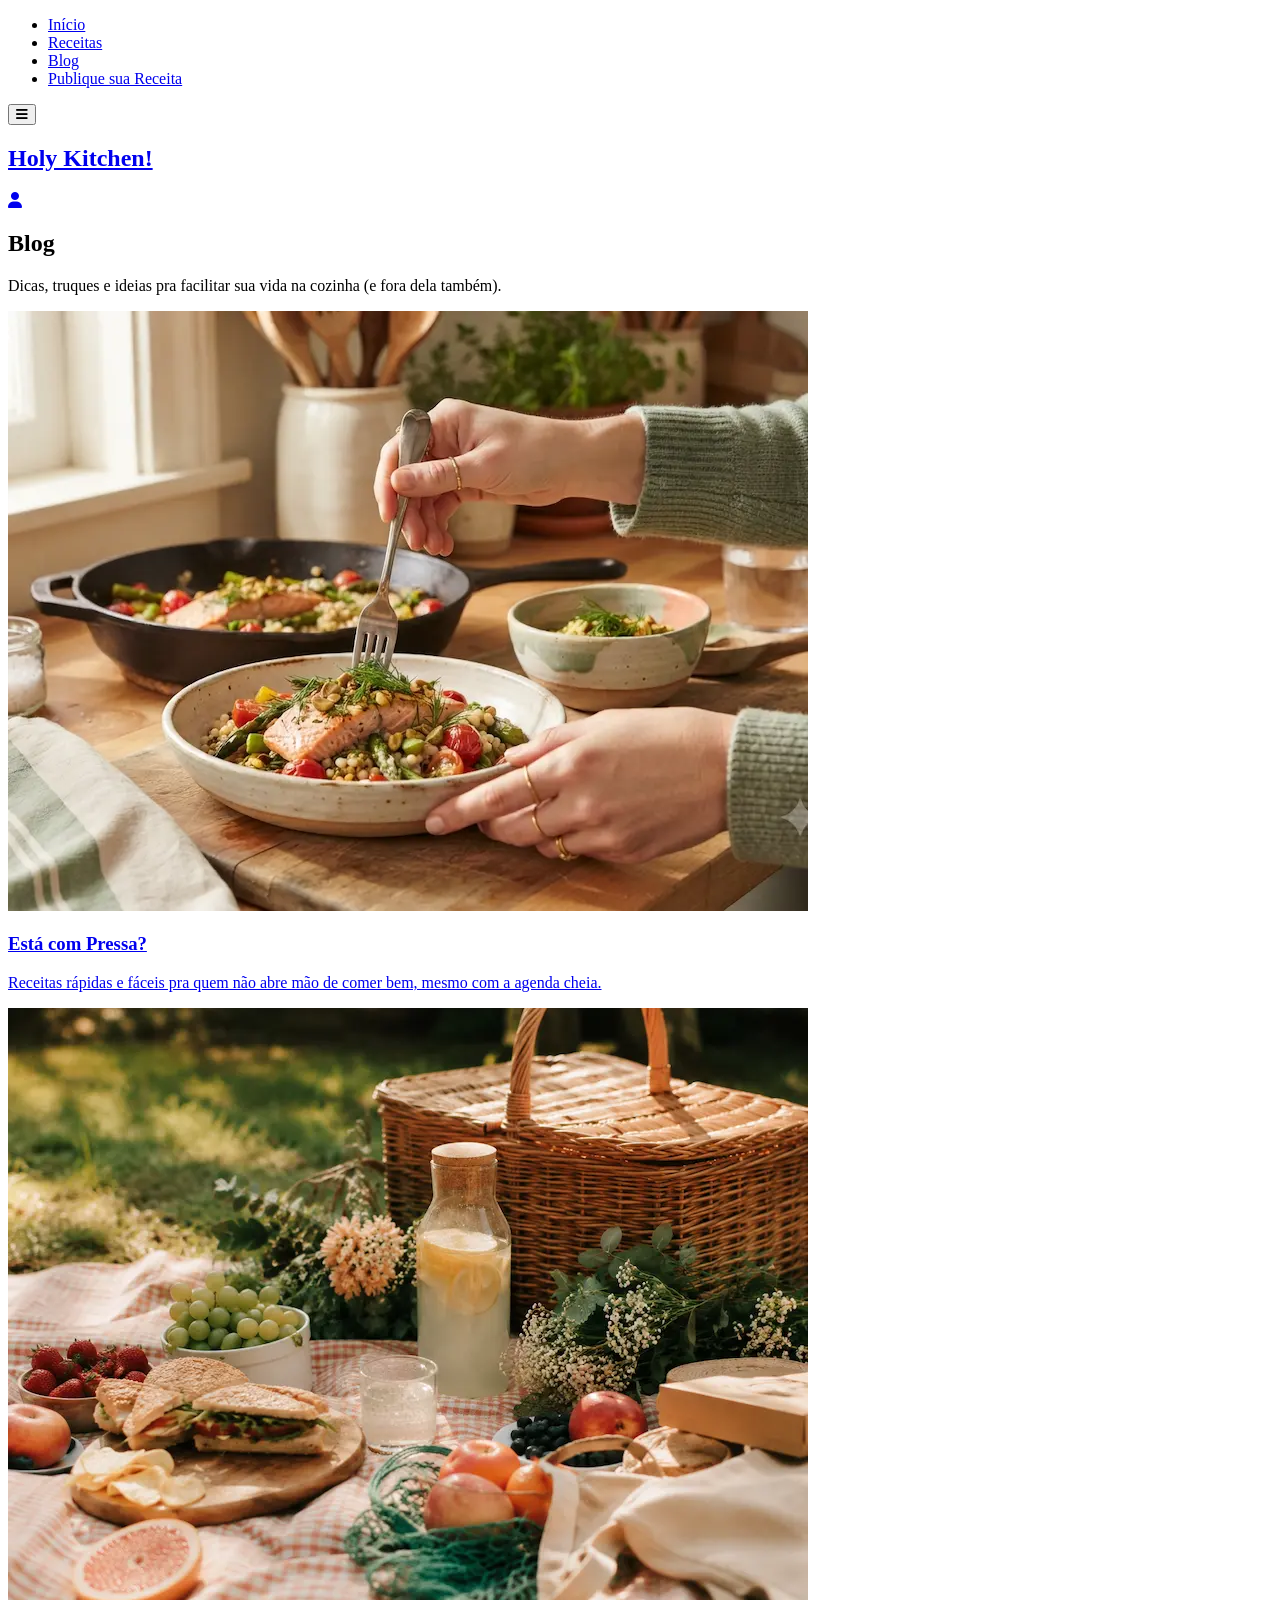
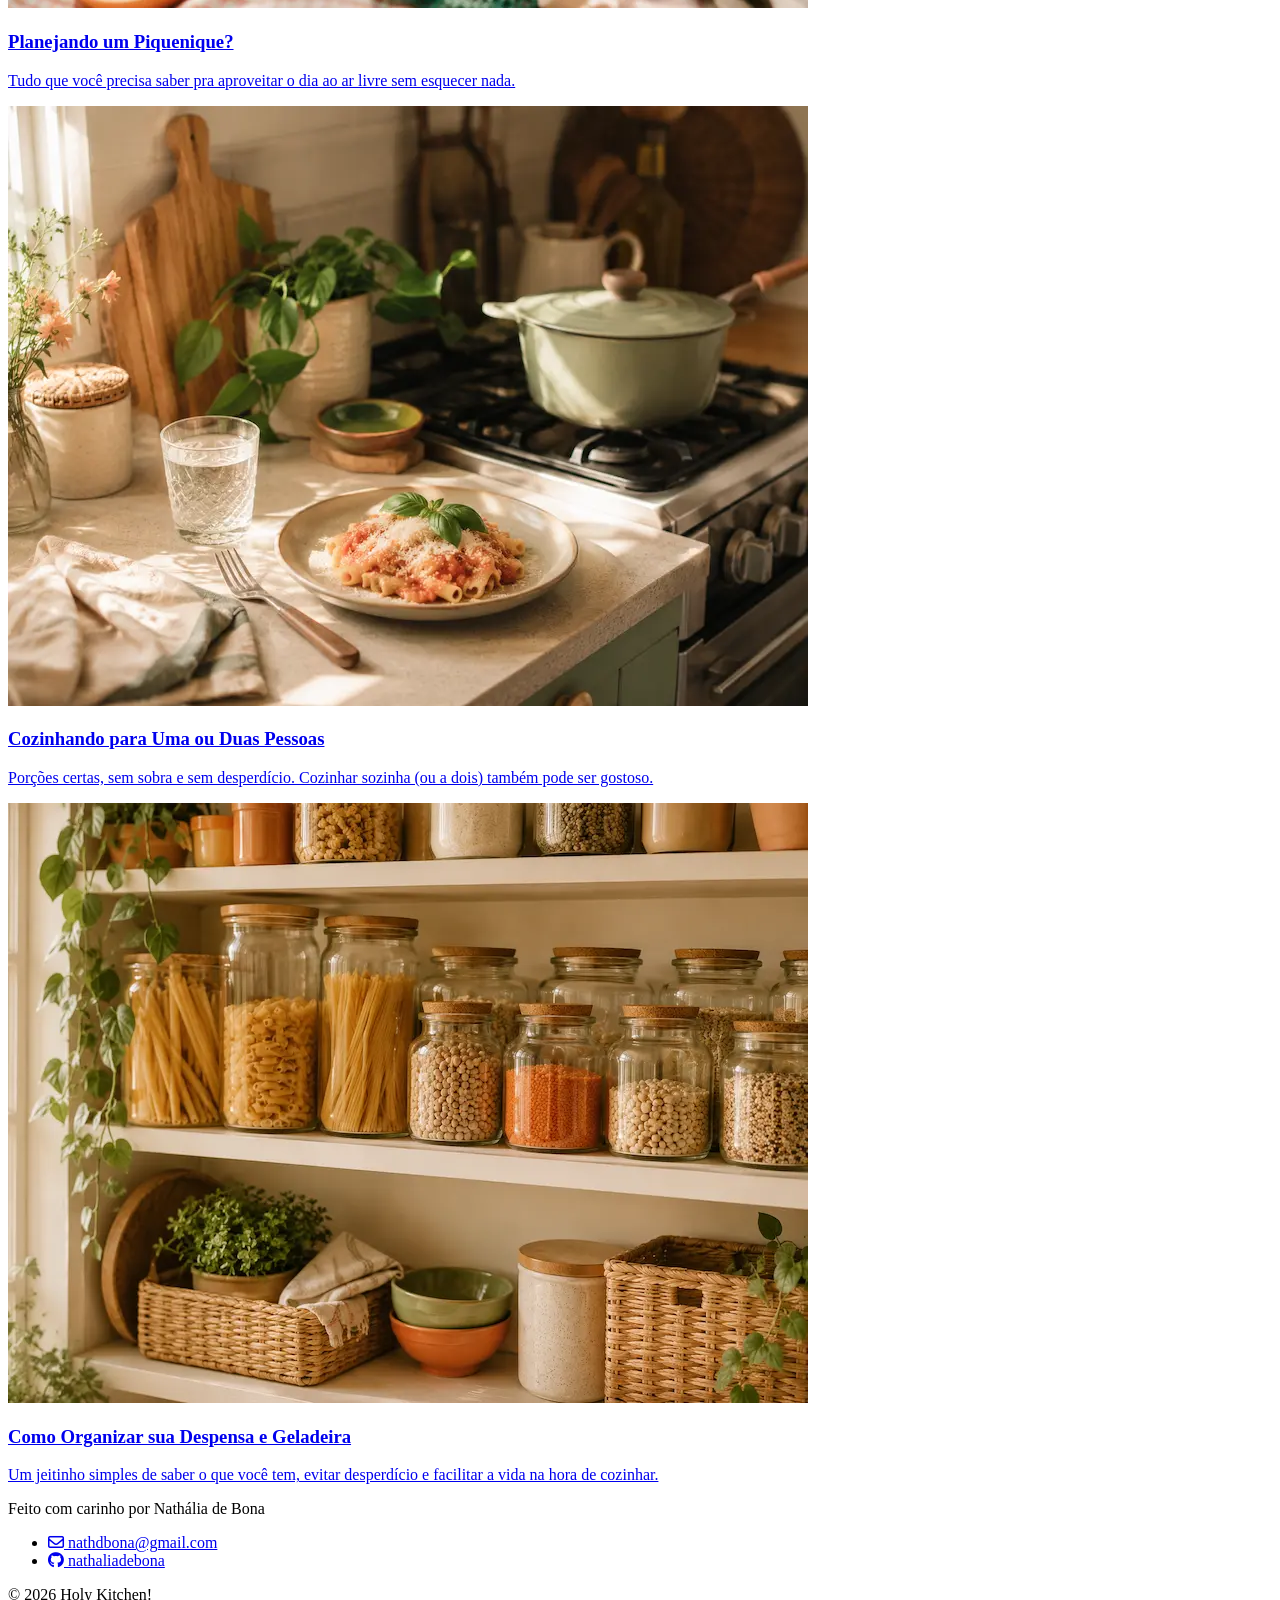
==== blog.html @ 2e8d89c6 "feat: adiciona estrutura HTML do hub de Blog Introdução e grid com os 4 cards de dica" ====
<!DOCTYPE html>
<html lang="pt-br">
<head>
    <meta charset="UTF-8">
    <meta name="viewport" content="width=device-width, initial-scale=1.0">

    <title>Blog</title>

    <link rel="preconnect" href="https://fonts.googleapis.com">
    <link rel="preconnect" href="https://fonts.gstatic.com" crossorigin>
    <link href="https://fonts.googleapis.com/css2?family=Fredoka:wght@300..700&family=Nunito+Sans:ital,opsz,wght@0,6..12,200..1000;1,6..12,200..1000&display=swap" rel="stylesheet">
    <link rel="shortcut icon" href="imagens/favicon.ico" type="image/x-icon">

    <link rel="stylesheet" href="https://cdnjs.cloudflare.com/ajax/libs/font-awesome/6.5.0/css/all.min.css">

    <link rel="stylesheet" href="estilos/global.css">
    <link rel="stylesheet" href="estilos/blog.css">
</head>

<body>
    <header>
        <nav aria-label="Navegação principal">
            <div id="menu">
                <ul>
                    <li><a href="index.html">Início</a></li>
                    <li><a href="receitas.html">Receitas</a></li>
                    <li><a href="blog.html">Blog</a></li>
                    <li><a href="publique.html">Publique sua Receita</a></li>
                </ul>
                
                <button type="button" aria-label="Menu"><i class="fa-solid fa-bars"></i></button>
            </div>
        
            <h1 id="logo"><a href="index.html">Holy Kitchen!</a></h1>

            <a href="login.html" aria-label="Login" id="usuario"><i class="fa-solid fa-user"></i></a>
        </nav>
    </header>

    <main>
        <section id="blog-intro">
            <h2>Blog</h2>

            <p>Dicas, truques e ideias pra facilitar sua vida na cozinha (e fora dela também).</p>
        </section>

        <section id="blog-grid">
            <article>
                <a href="./blog/pressa.html">
                    <picture>
                        <source media="(max-width: 670px)" srcset="imagens/pressa-card-mobile.webp">
                        <img src="imagens/pressa-card.webp" alt="Receitas rápidas e fáceis">
                    </picture>

                    <h3>Está com Pressa?</h3>

                    <p>Receitas rápidas e fáceis pra quem não abre mão de comer bem, mesmo com a agenda cheia.</p>
                </a>
            </article>

            <article>
                <a href="./blog/piquenique.html">
                    <picture>
                        <source media="(max-width: 670px)" srcset="imagens/piquenique-card-mobile.webp">
                        <img src="imagens/piquenique-card.webp" alt="Piquenique ao ar livre">
                    </picture>

                    <h3>Planejando um Piquenique?</h3>

                    <p>Tudo que você precisa saber pra aproveitar o dia ao ar livre sem esquecer nada.</p>
                </a>
            </article>

            <article>
                <a href="./blog/cozinhar-1-2.html">
                    <picture>
                        <source media="(max-width: 670px)" srcset="imagens/cozinhar-1-2-card-mobile.webp">
                        <img src="imagens/cozinhar-1-2-card.webp" alt="Refeição para uma pessoa">
                    </picture>

                    <h3>Cozinhando para Uma ou Duas Pessoas</h3>

                    <p>Porções certas, sem sobra e sem desperdício. Cozinhar sozinha (ou a dois) também pode ser gostoso.</p>
                </a>
            </article>

            <article>
                <a href="./blog/despensa.html">
                    <picture>
                        <source media="(max-width: 670px)" srcset="imagens/despensa-card-mobile.webp">
                        <img src="imagens/despensa-card.webp" alt="Despensa organizada">
                    </picture>

                    <h3>Como Organizar sua Despensa e Geladeira</h3>

                    <p>Um jeitinho simples de saber o que você tem, evitar desperdício e facilitar a vida na hora de cozinhar.</p>
                </a>
            </article>
        </section>
    </main>

    <footer>
        <p>Feito com carinho por Nathália de Bona</p>

        <ul>
            <li>
                <a href="mailto:nathdbona@gmail.com"><i class="fa-regular fa-envelope"></i> nathdbona@gmail.com</a>
            </li>

            <li>
                <a href="https://github.com/nathaliadebona"><i class="fa-brands fa-github"></i> nathaliadebona</a>
            </li>
        </ul>

        <p>&#169; 2026 Holy Kitchen!</p>
    </footer>

    <script src="scripts/script.js"></script>
</body>
</html>
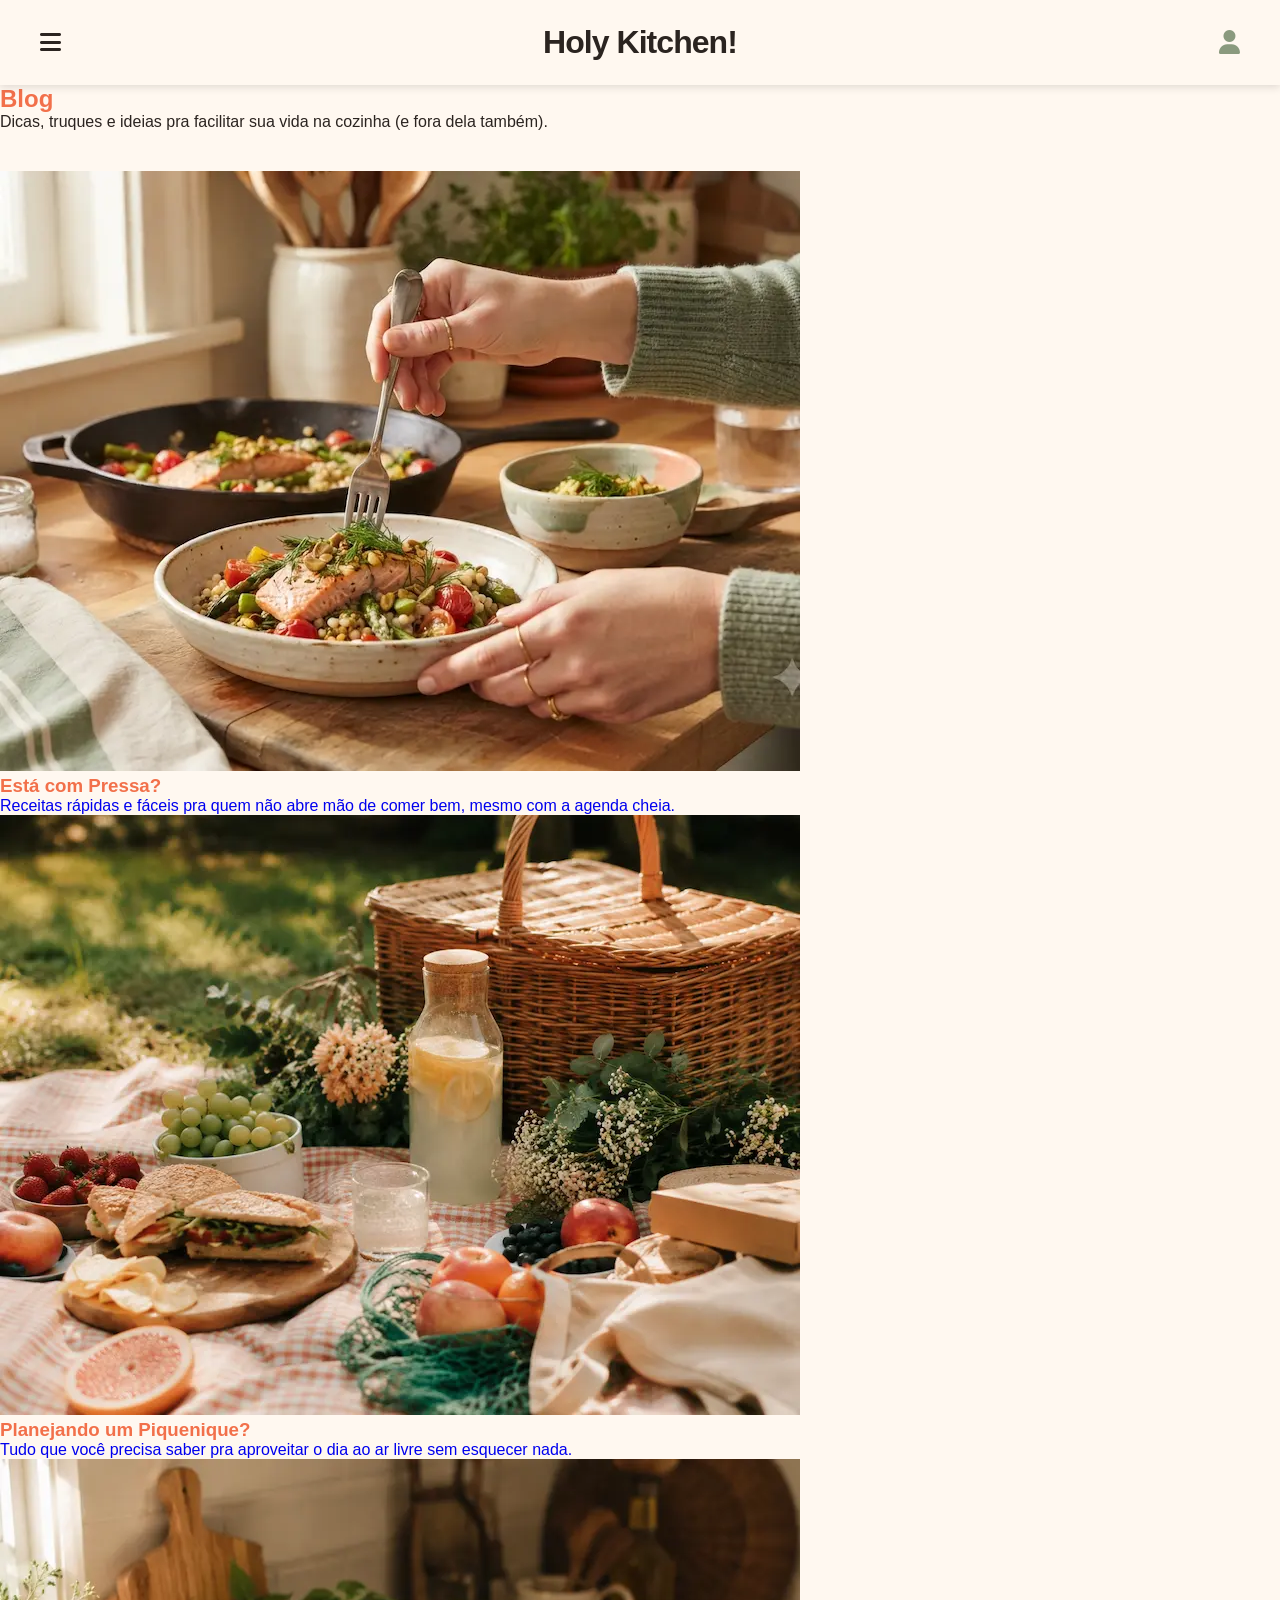
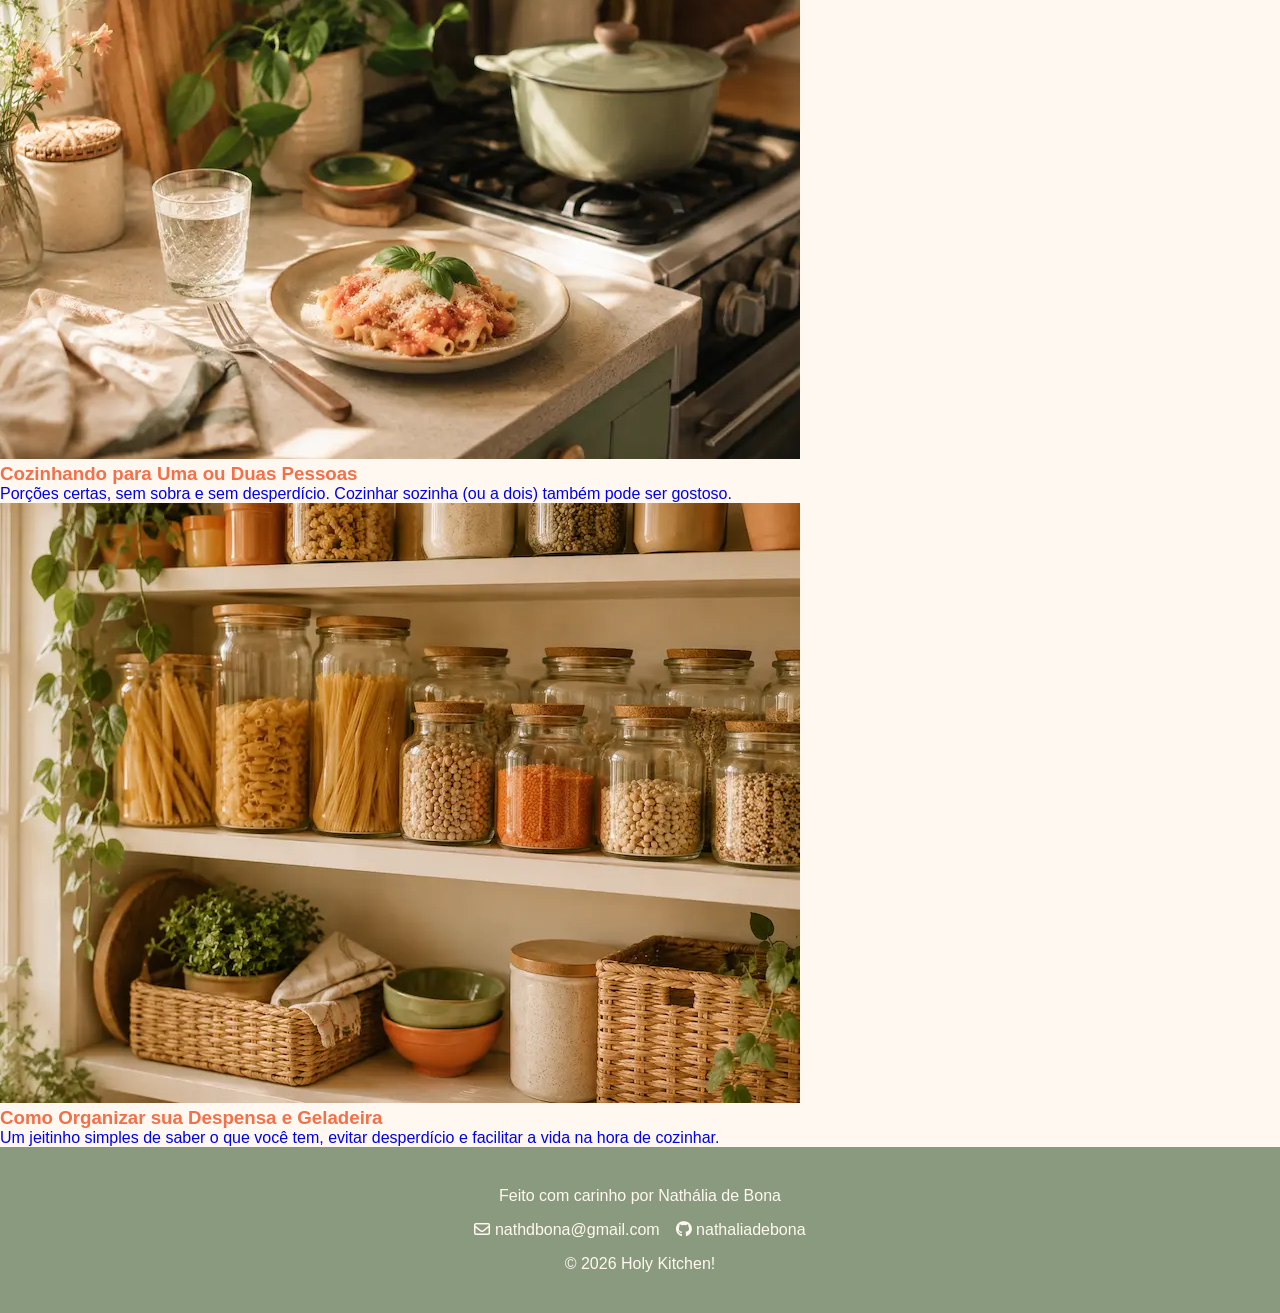
==== commit bf3f876f: "refactor: adiciona classe container e unifica ids em classes reutilizáveis Adiciona class="container" ====
--- a/blog.html
+++ b/blog.html
@@ -8,7 +8,7 @@
 
     <link rel="preconnect" href="https://fonts.googleapis.com">
     <link rel="preconnect" href="https://fonts.gstatic.com" crossorigin>
-    <link href="https://fonts.googleapis.com/css2?family=Fredoka:wght@300..700&family=Nunito+Sans:ital,opsz,wght@0,6..12,200..1000;1,6..12,200..1000&display=swap" rel="stylesheet">
+    <link href="https://fonts.googleapis.com/css2?family=Nunito+Sans:ital,opsz,wght@0,6..12,200..1000;1,6..12,200..1000&family=Poppins:wght@400;600;700&display=swap" rel="stylesheet">
     <link rel="shortcut icon" href="imagens/favicon.ico" type="image/x-icon">
 
     <link rel="stylesheet" href="https://cdnjs.cloudflare.com/ajax/libs/font-awesome/6.5.0/css/all.min.css">
@@ -38,13 +38,13 @@
     </header>
 
     <main>
-        <section id="blog-intro">
+        <section id="blog-intro" class="container">
             <h2>Blog</h2>
 
             <p>Dicas, truques e ideias pra facilitar sua vida na cozinha (e fora dela também).</p>
         </section>
 
-        <section id="blog-grid">
+        <section id="blog-grid" class="container">
             <article>
                 <a href="./blog/pressa.html">
                     <picture>
--- a/estilos/global.css
+++ b/estilos/global.css
@@ -0,0 +1,188 @@
+:root {
+    --cor-fundo: #FFF8F0;
+    --cor-fundo-cards: #FFFDF9;
+    --cor-coral: #F2704A;
+    --cor-coral-hover: #D65A34;
+    --cor-verde-salvia: #8A9A7E;
+    --cor-verde-salvia-hover: #6F7D64;
+    --cor-texto: #2B2420;
+    --cor-sombra: rgba(43, 36, 32, 0.15);
+
+    --fonte-titulo: 'Poppins', sans-serif;
+    --fonte-corpo: 'Nunito Sans', sans-serif;
+
+    --espaco-icone-texto: 0.5rem;
+    --espaco-padrao: 1rem;
+    --espaco-bloco: 1.5rem;
+    --espaco-secao: 2.5rem;
+    --espaco-pagina: 4rem;
+
+    --borda-radius: 1rem;
+    --transicao: 0.3s ease;
+    --largura-maxima: 75rem;
+}
+
+* {
+    margin: 0;
+    padding: 0;
+    box-sizing: border-box;
+}
+
+html {
+    scroll-behavior: smooth;
+}
+
+html, body {
+    overflow-x: hidden;
+}
+
+body {
+    font-family: var(--fonte-corpo);
+    color: var(--cor-texto);
+    background-color: var(--cor-fundo);
+}
+
+main > section + section {
+    margin-top: var(--espaco-secao);
+}
+
+a {
+    text-decoration: none;
+}
+
+h1, h2, h3, h4 {
+    font-family: var(--fonte-titulo);
+    color: var(--cor-coral);
+}
+
+header {
+    position: sticky;
+    top: 0;
+    background-color: var(--cor-fundo);
+    box-shadow: 0 2px 8px var(--cor-sombra);
+}
+
+header nav {
+    display: flex;
+    justify-content: space-between;
+    align-items: center;
+    padding: var(--espaco-bloco) var(--espaco-secao);
+}
+
+#menu {
+    position: relative;
+    display: flex;
+    align-items: center;
+}
+
+#menu ul {
+    display: none;
+    position: absolute;
+    top: 100%;
+    min-width: 160px;
+    list-style: none;
+    background-color: var(--cor-fundo);
+    border-radius: var(--borda-radius);
+    box-shadow: 0 4px 12px var(--cor-sombra);
+}
+
+#menu li a {
+    display: block;
+    padding: var(--espaco-padrao) var(--espaco-bloco);
+    color: var(--cor-texto);
+    font-weight: 500;
+    transition: var(--transicao);
+}
+
+#menu li a:hover {
+    color: var(--cor-coral);
+    background-color: var(--cor-fundo-cards);
+}
+
+#menu button {
+    font-size: 1.5rem;
+    color: var(--cor-texto);
+    background: none;
+    border: none;
+    cursor: pointer;
+    transition: var(--transicao);
+}
+
+#menu button:hover {
+    color: var(--cor-coral);
+}
+
+#logo a {
+    color: var(--cor-texto);
+    font-size: 2rem;
+    letter-spacing: -0.03em;
+}
+
+#usuario {
+    font-size: 1.5rem;
+    color: var(--cor-verde-salvia);
+    transition: var(--transicao);
+}
+
+#usuario:hover {
+    color: var(--cor-verde-salvia-hover);
+}
+
+.botao {
+    display: inline-block;
+    padding: 0.75rem 2rem;
+    font-family: var(--fonte-titulo);
+    font-weight: 600;
+    border: none;
+    border-radius: 50rem;
+    cursor: pointer;
+    transition: var(--transicao);
+}
+
+.botao-principal {
+    background-color: var(--cor-coral);
+    color: var(--cor-fundo);
+    border: 2px solid transparent;
+}
+
+.botao-principal:hover {
+    background-color: var(--cor-coral-hover);
+}
+
+.botao-secundario {
+    background-color: transparent;
+    border: 2px solid var(--cor-coral);
+    color: var(--cor-coral);
+}
+
+.botao-secundario:hover {
+    background-color: var(--cor-coral);
+    color: var(--cor-fundo);
+}
+
+footer {
+    background-color: var(--cor-verde-salvia);
+    padding: var(--espaco-secao);
+    text-align: center;
+}
+
+footer p {
+    color: var(--cor-fundo);
+}
+
+footer ul {
+    display: flex;
+    justify-content: center;
+    gap: var(--espaco-padrao);
+    margin: var(--espaco-padrao);
+    list-style: none;
+}
+
+footer a {
+    color: var(--cor-fundo);
+    transition: var(--transicao);
+}
+
+footer a:hover {
+    text-decoration: underline;
+}
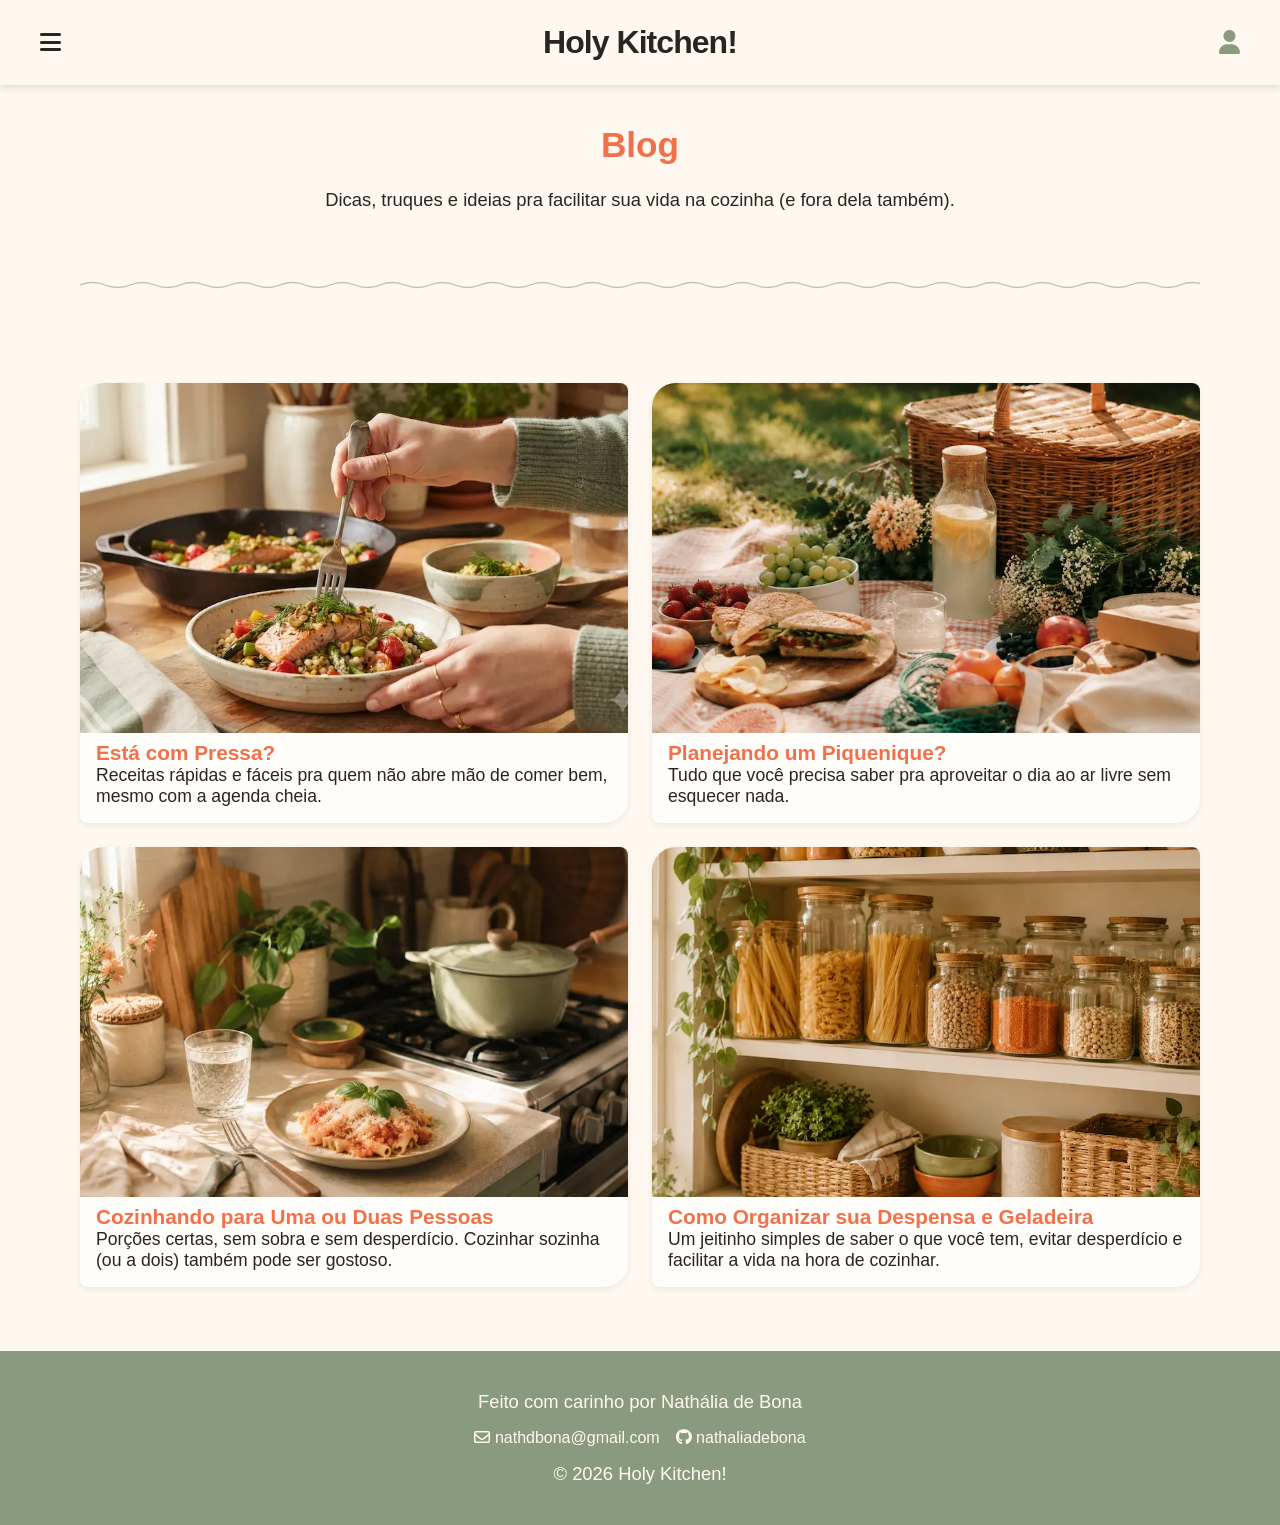
==== commit 41ca2c98: "style: adiciona estilos do hub de Blog (blog.css) Introdução e grid de cards com responsividade (1 c" ====
--- a/blog.html
+++ b/blog.html
@@ -44,7 +44,7 @@
             <p>Dicas, truques e ideias pra facilitar sua vida na cozinha (e fora dela também).</p>
         </section>
 
-        <section id="blog-grid" class="container">
+        <section id="blog-grid" class="grid-cards container">
             <article>
                 <a href="./blog/pressa.html">
                     <picture>
--- a/estilos/global.css
+++ b/estilos/global.css
@@ -7,6 +7,7 @@
     --cor-verde-salvia-hover: #6F7D64;
     --cor-texto: #2B2420;
     --cor-sombra: rgba(43, 36, 32, 0.15);
+    --cor-sombra-sutil: 0 2px 6px rgba(43, 36, 32, 0.08);
 
     --fonte-titulo: 'Poppins', sans-serif;
     --fonte-corpo: 'Nunito Sans', sans-serif;
@@ -42,8 +43,34 @@
     background-color: var(--cor-fundo);
 }
 
+img {
+    max-width: 100%;
+    height: auto;
+    display: block;
+}
+
 main > section + section {
-    margin-top: var(--espaco-secao);
+    margin-top: 0;
+    position: relative;
+}
+
+main > section + section::before {
+    content: "";
+    display: block;
+    width: 100%;
+    height: 20px;
+    background-image: url('../imagens/divisor-onda.svg');
+    background-repeat: repeat-x;
+    background-size: 100px 20px;
+    margin-top: var(--espaco-pagina);
+    margin-bottom: var(--espaco-pagina);
+    grid-column: 1 / -1;
+}
+
+.container {
+    max-width: var(--largura-maxima);
+    margin-inline: auto;
+    padding-inline: var(--espaco-secao);
 }
 
 a {
@@ -53,6 +80,11 @@
 h1, h2, h3, h4 {
     font-family: var(--fonte-titulo);
     color: var(--cor-coral);
+}
+
+h2 {
+    font-size: 1.5rem;
+    margin-bottom: var(--espaco-bloco);
 }
 
 header {
@@ -97,6 +129,7 @@
 #menu li a:hover {
     color: var(--cor-coral);
     background-color: var(--cor-fundo-cards);
+
 }
 
 #menu button {
@@ -186,3 +219,60 @@
 footer a:hover {
     text-decoration: underline;
 }
+
+.grid-cards article {
+    overflow: hidden;
+    background-color: var(--cor-fundo-cards);
+    box-shadow: 0 2px 6px rgba(43, 36, 32, 0.08);
+    border-radius: 24px 8px 24px 8px;
+    transition: var(--transicao);
+}
+
+.grid-cards article:hover {
+    transform: translateY(-4px);
+    box-shadow: 0 4px 10px rgba(43, 36, 32, 0.12);
+}
+
+.grid-cards article img {
+    width: 100%;
+    height: 350px;
+    object-fit: cover;
+}
+
+.grid-cards article a {
+    display: block;
+}
+
+.grid-cards article h3 {
+    padding: 0 var(--espaco-padrao);
+    margin-top: var(--espaco-icone-texto);
+    font-size: 1.3rem;
+}
+
+.grid-cards article p {
+    padding: 0 var(--espaco-padrao) var(--espaco-padrao);
+    color: var(--cor-texto);
+    font-size: 1.1rem;
+}
+
+.facil {
+    color: var(--cor-verde-salvia);
+}
+
+.medio {
+    color: #E0AD5C;
+}
+
+.dificil {
+    color: var(--cor-coral);
+}
+
+@media (min-width: 1024px) {
+    p {
+        font-size: 1.15rem;
+    }
+
+    label {
+        font-size: 1.1rem;
+    }
+}
--- a/estilos/blog.css
+++ b/estilos/blog.css
@@ -0,0 +1,21 @@
+#blog-intro {
+    margin-top: var(--espaco-secao);
+    text-align: center;
+}
+
+#blog-grid {
+    display: grid;
+    grid-template-columns: 1fr;
+    gap: var(--espaco-bloco);
+    margin-bottom: var(--espaco-pagina);
+}
+
+@media (min-width: 768px) {
+    #blog-intro h2 {
+        font-size: 2.2rem;
+    }
+
+    #blog-grid {
+        grid-template-columns: repeat(2, 1fr);
+    }
+}
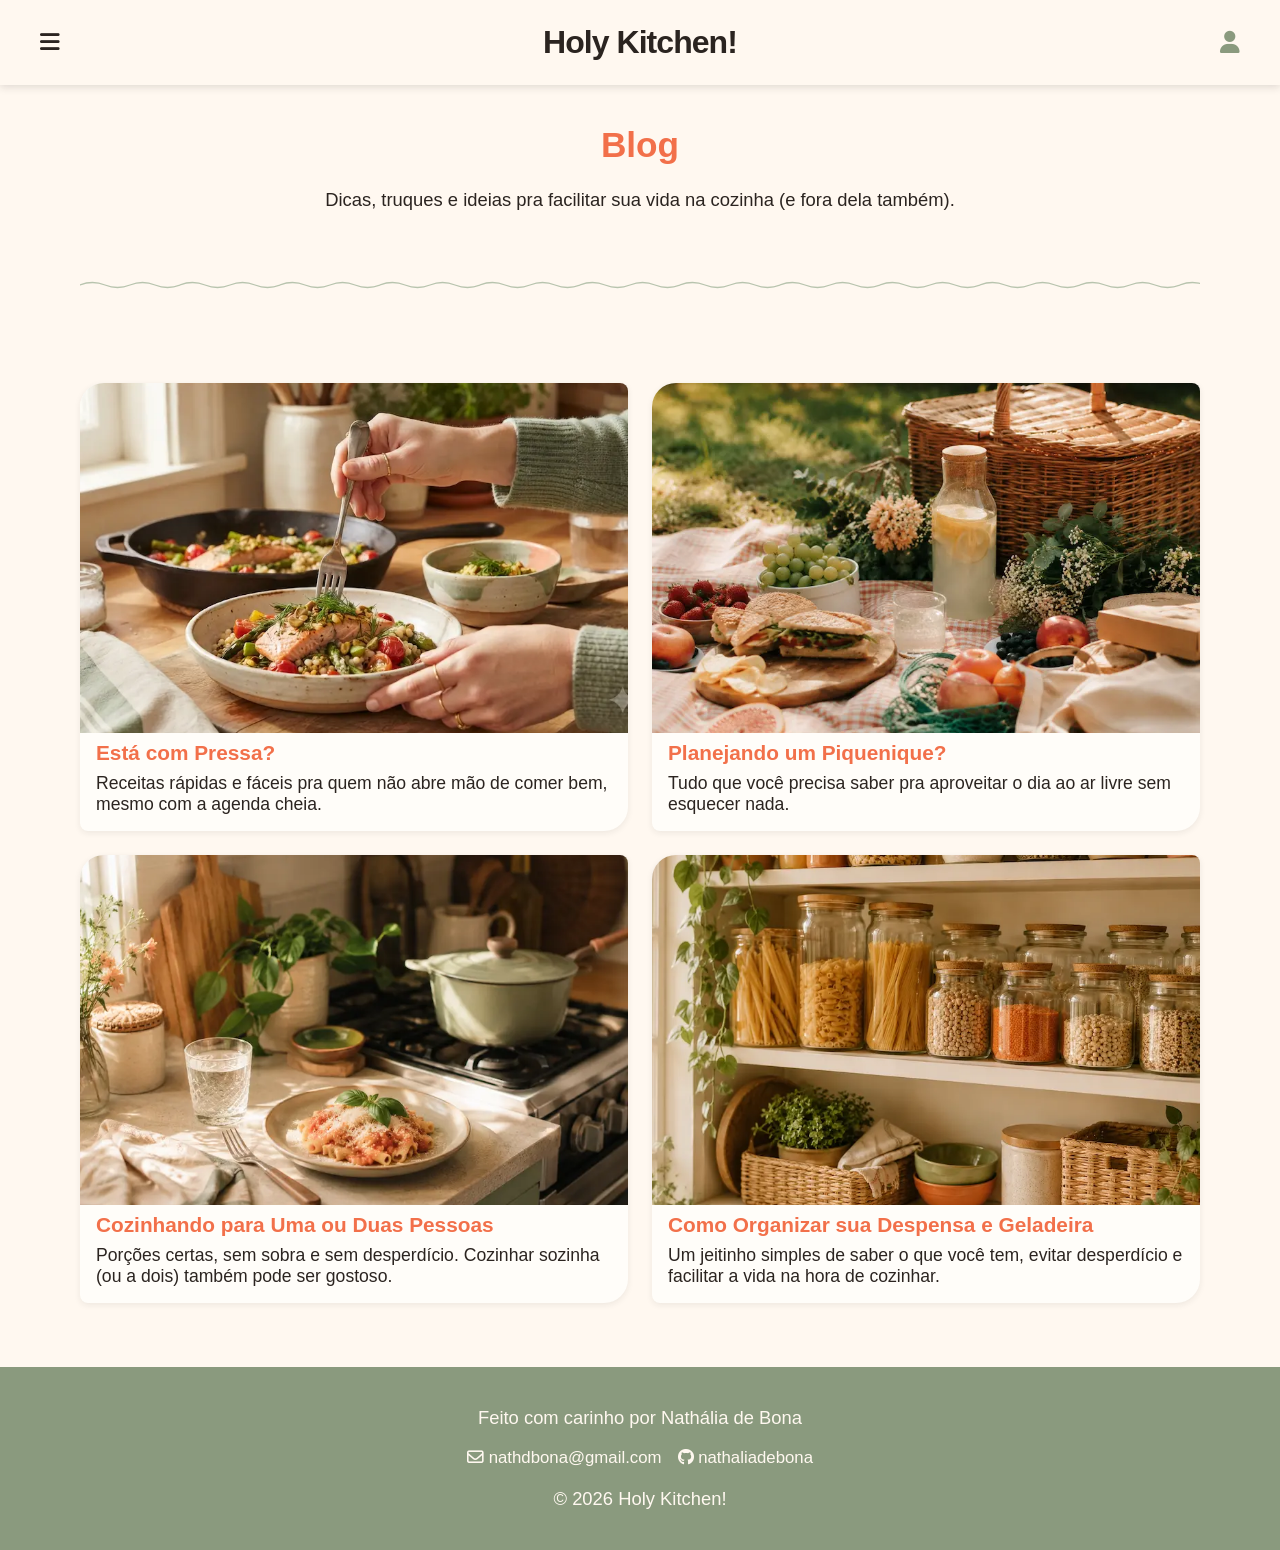
==== commit 80dce206: "feat: implementa botão voltar ao topo Adiciona botão fixo que aparece após rolar a página (300px) e " ====
--- a/blog.html
+++ b/blog.html
@@ -115,6 +115,10 @@
         <p>&#169; 2026 Holy Kitchen!</p>
     </footer>
 
+    <button class="btn-topo" aria-label="Voltar ao topo">
+        <i class="fa-solid fa-angle-up"></i>
+    </button>
+
     <script src="scripts/script.js"></script>
 </body>
 </html>
--- a/estilos/global.css
+++ b/estilos/global.css
@@ -87,11 +87,17 @@
     margin-bottom: var(--espaco-bloco);
 }
 
+li {
+    font-size: 1.05rem;
+    line-height: 1.6;
+}
+
 header {
     position: sticky;
     top: 0;
     background-color: var(--cor-fundo);
     box-shadow: 0 2px 8px var(--cor-sombra);
+    z-index: 1000;
 }
 
 header nav {
@@ -118,6 +124,10 @@
     box-shadow: 0 4px 12px var(--cor-sombra);
 }
 
+#menu ul.ativo {
+    display: block;
+}
+
 #menu li a {
     display: block;
     padding: var(--espaco-padrao) var(--espaco-bloco);
@@ -133,7 +143,7 @@
 }
 
 #menu button {
-    font-size: 1.5rem;
+    font-size: 1.4rem;
     color: var(--cor-texto);
     background: none;
     border: none;
@@ -147,12 +157,12 @@
 
 #logo a {
     color: var(--cor-texto);
-    font-size: 2rem;
+    font-size: 1.4rem;
     letter-spacing: -0.03em;
 }
 
 #usuario {
-    font-size: 1.5rem;
+    font-size: 1.4rem;
     color: var(--cor-verde-salvia);
     transition: var(--transicao);
 }
@@ -246,6 +256,7 @@
 .grid-cards article h3 {
     padding: 0 var(--espaco-padrao);
     margin-top: var(--espaco-icone-texto);
+    margin-bottom: var(--espaco-icone-texto);
     font-size: 1.3rem;
 }
 
@@ -267,7 +278,37 @@
     color: var(--cor-coral);
 }
 
+.veja-tambem {
+    margin-top: var(--espaco-pagina);
+}
+
+.btn-topo {
+    display: none;
+    position: fixed;
+    width: 3rem;
+    height: 3rem;
+    bottom: 2rem;
+    right: 2rem;
+    background-color: var(--cor-coral);
+    color: var(--cor-fundo);
+    border: none;
+    border-radius: 50%;
+    font-size: 1.4rem;
+    cursor: pointer;
+    z-index: 1000;
+}
+
+.btn-topo.visivel {
+    display: flex;
+    align-items: center;
+    justify-content: center;
+}
+
 @media (min-width: 1024px) {
+    #logo a {
+        font-size: 2rem;
+    }
+
     p {
         font-size: 1.15rem;
     }
